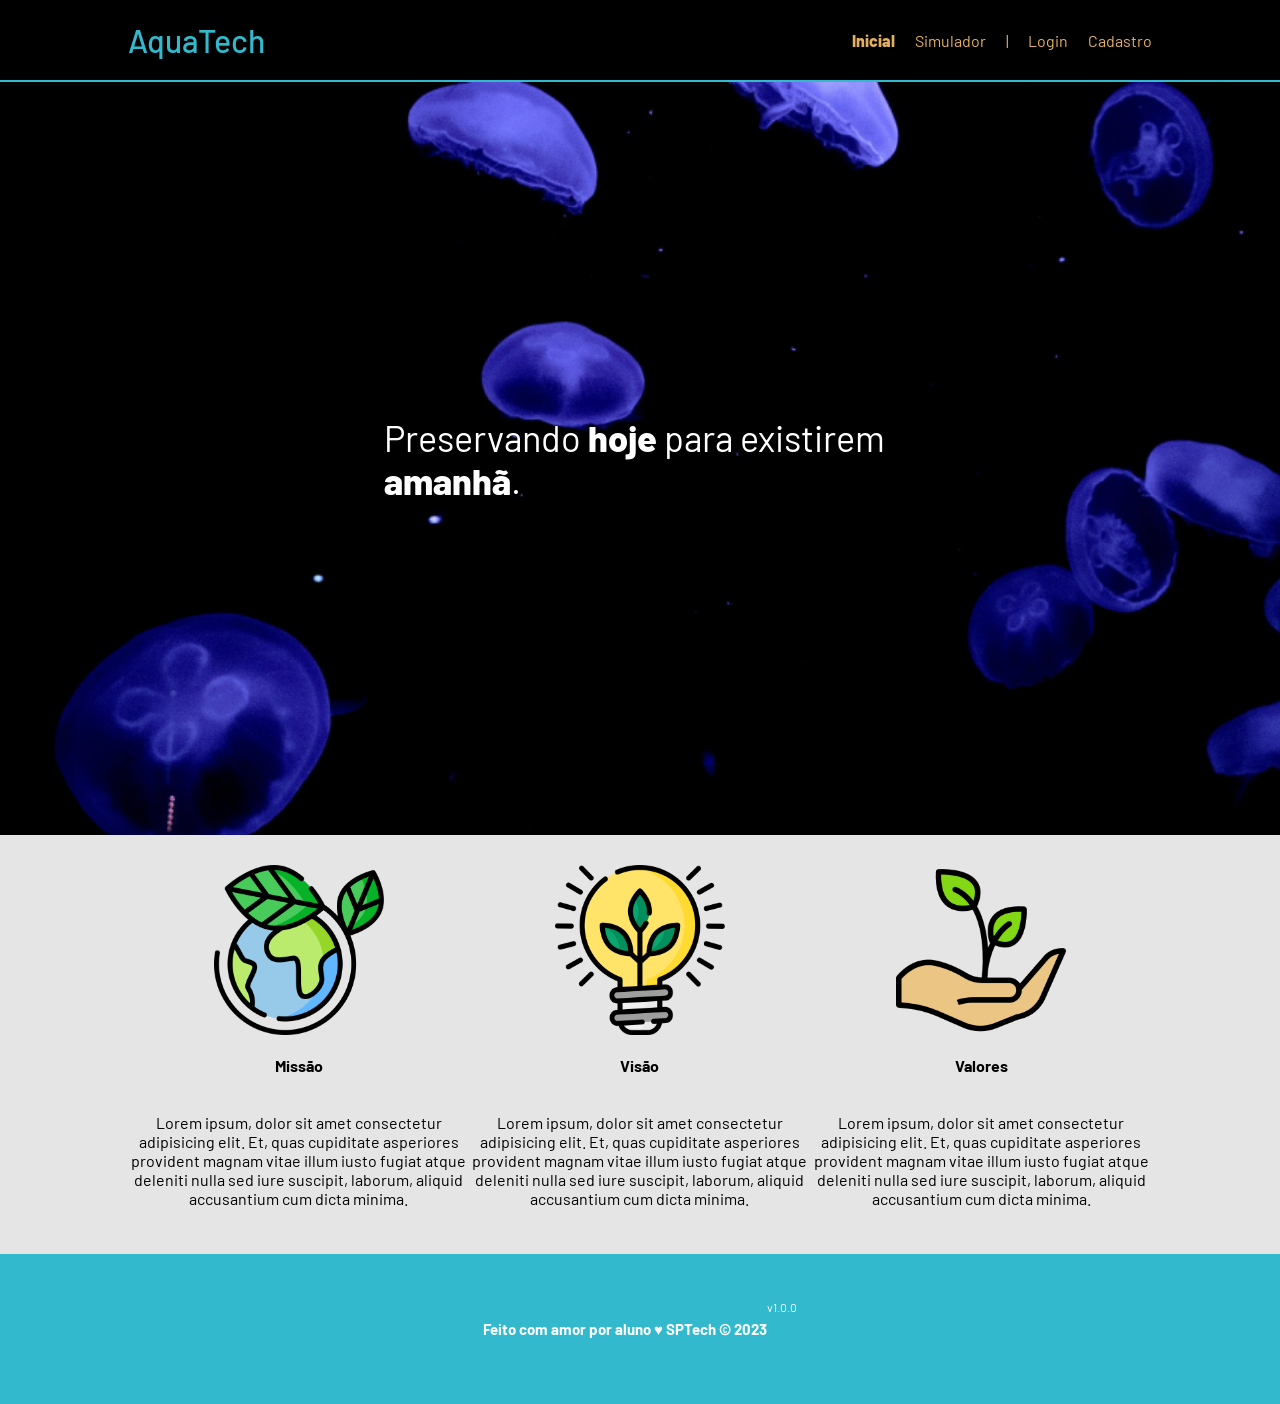
==== public/index.html @ 179bc6fc "Retirando ps arquivos da pasta" ====
<!DOCTYPE html>
<html lang="en">

<head>
    <meta charset="UTF-8">
    <meta http-equiv="X-UA-Compatible" content="IE=edge">
    <meta name="viewport" content="width=device-width, initial-scale=1.0">

    <title>AquaTech | Página Inicial</title>

    <script src="./js/sessao.js"></script>

    <link rel="stylesheet" href="./css/estilo.css">
    <link rel="icon" href="./assets/icon/favicon2.ico">
    <link rel="preconnect" href="https://fonts.gstatic.com">
</head>

<body>
    <div class="header">
      <div class="container">
        <h1 class="titulo">AquaTech</h1>
        <ul class="navbar">
          <li class="agora">
            <a href="#">Inicial</a>
          </li>
          <li>
            <a href="simulador.html">Simulador</a>
          </li>
          <li>|</li>
          <li>
            <a href="login.html">Login</a>
          </li>
          <li>
            <a href="cadastro.html">Cadastro</a>
          </li>
        </ul>
      </div>
    </div>
  
    <div class="banner">
      <div class="container">
        <p>Preservando <span>hoje</span> para existirem <span>amanhã</span>.</p>
      </div>
    </div>
  
    <div class="social">
      <div class="container">
        <div class="boxes">
          <div class="box">
            <img src="assets/imgs/planet-earth_color.png">
            <h4>Missão</h4>
            <p>Lorem ipsum, dolor sit amet consectetur adipisicing elit. Et, quas cupiditate asperiores provident magnam
              vitae illum iusto fugiat atque deleniti nulla sed iure suscipit, laborum, aliquid accusantium cum dicta
              minima.</p>
          </div>
          <div class="box">
            <img src="assets/imgs/lightbulb_color.png">
            <h4>Visão</h4>
            <p>Lorem ipsum, dolor sit amet consectetur adipisicing elit. Et, quas cupiditate asperiores provident magnam
              vitae illum iusto fugiat atque deleniti nulla sed iure suscipit, laborum, aliquid accusantium cum dicta
              minima.</p>
          </div>
          <div class="box">
            <img src="assets/imgs/growth_color.png">
            <h4>Valores</h4>
            <p>Lorem ipsum, dolor sit amet consectetur adipisicing elit. Et, quas cupiditate asperiores provident magnam
              vitae illum iusto fugiat atque deleniti nulla sed iure suscipit, laborum, aliquid accusantium cum dicta
              minima.</p>
          </div>
        </div>
      </div>
    </div>
  
    <div class="footer">
      <div class="container">
        <h4>Feito com amor por aluno &hearts; SPTech &copy; 2023</h4>
        <span class="version">v1.0.0</span>
      </div>
    </div>
  </body>

</html>
---- public/css/estilo.css ----
@import url('https://fonts.googleapis.com/css2?family=Barlow:ital,wght@0,100;0,200;0,300;0,400;0,500;0,600;0,700;0,800;0,900;1,100;1,200;1,300;1,400;1,500;1,600;1,700;1,800;1,900&display=swap');

body {
  margin: 0;
  padding: 0;
  font-family: 'Barlow', 'Segoe UI', 'Segoe UI', Tahoma, Geneva, Verdana, sans-serif;
  background-color: black;
}

:root {
  --tamanho-header: 80px;
  --tamanho-banner: calc(100vh - var(--tamanho-header) - var(--tamanho-footer) - 2px);
  --tamanho-simulador: calc(100vh - var(--tamanho-header) - var(--tamanho-footer) - 2px);
  --tamanho-login: calc(100vh - var(--tamanho-header) - var(--tamanho-footer) - 2px);
  --tamanho-footer: 65px;
}

.container {
  display: flex;
  width: 80%;
  margin: auto;
}

.header {
  height: var(--tamanho-header);
  border-bottom: 2px solid #32b9cd;
}

.header .container {
  justify-content: space-between;
  align-items: center;
  height: 100%;
}

.header a {
  text-decoration: none;
  color: #e3b062;
}

.agora {
  font-weight: 800;
}

.navbar {
  width: 300px;
  display: flex;
  align-items: center;
  justify-content: space-between;
  list-style: none;
  color: #e3b062;
}

.titulo {
  color: #32b9cd;
  width: fit-content;
  font-weight: 500;
}

.header h1 {
  margin: 0;
}

/* BANNER */

.banner {
  height: var(--tamanho-banner);
  color: white;
  background-image: url('../assets/imgs/bg-jelly-fish-para-home.png');
  background-size: cover;
}

.banner .container {
  justify-content: center;
  align-items: center;
  height: 100%;
}

.banner .container p {
  width: 50%;
  margin: 0;
  padding: 0;
  font-size: 36px;
}

.banner .container span {
  font-weight: 800;
}

/* MISSÃO VISÃO VALORES */

.social {
  background-color: #e5e5e5;
  display: flex;
}

.social .container {
  justify-content: center;
}

.box img {
  width: 170px;
}

.social .container .boxes {
  display: flex;
  justify-content: space-between;
  width: 100%;
  padding: 30px 0;
}

.social p {
  text-align: center;
}

.box {
  display: flex;
  flex-direction: column;
  align-items: center;
}

/* FOOTER */

.footer {
  background-color: #32b9cd;
  height: 150px;
  color: #fff;
  display: flex;
  font-size: 15px;
}

.footer .container {
  justify-content: center;
  text-align: center;
}

.footer .container .version {
  font-size: 12px;
}

/* LOGIN */

.login {
  height: var(--tamanho-login);
  background-image: url('../assets/imgs/bg-jelly-fish-para-home.png');
  background-size: cover;
}

.login .container {
  justify-content: center;
  align-items: center;
  height: 100%;
}

.card {
  width: 50%;
  background-color: #e5e5e5;
  border-radius: 10px;
  display: flex;
  align-items: center;
  justify-content: space-evenly;
  color: palevioletred;
  flex-direction: column;
  height: fit-content;
  padding: 20px 0;
}

.card h2 {
  margin: 0;
  font-size: 30px;
}

.formulario {
  display: flex;
  height: 90%;
  width: 80%;
  justify-content: space-around;
  flex-direction: column;
}

.formulario span {
  font-size: 15px;
  font-weight: 800;
}

.formulario input {
  border: 2px solid #32b9cd;
  text-align: center;
  border-radius: 10px;
  margin: 0;
}

.formulario select {
  border: 2px solid #32b9cd;
  background-color: white;
  color: gray;
  height: 36px;
  text-align: center;
  border-radius: 10px;
  margin: 0;
}

.campo {
  display: flex;
  flex-direction: column;
  justify-content: start;
  padding: 5px 0;
}

.botao {
  cursor: pointer;
  font-family: "Barlow", sans-serif;
  border: 0;
  border-radius: 5px;
  font-weight: 600;
  font-size: 18px;
  color: #fff;
  background-color: #ED145B;
  width: 120px;
  height: 30px;
  align-self: center;
  margin-top: 20px;
}

.loading-div {
  width: 50px;
  display: none;
}

.loading-div img {
  height: 50px;
  width: 50px;
}

#div_erros_login {
  display: none
}

/* FORMULARIO */

.alerta_erro{
  display: flex;
  justify-content: flex-end;
}

.card_erro {
  display: none;
  background-color: #fff;
  color: black;
  width: 230px;
  position: fixed;
  border-radius: 4px;
  border: #ED145B 3px solid;
  padding: 10px;
  margin-right: 10%;
}

.card_erro #mensagem_erro{
  font-weight: 500;
  font-size: 20px;
}

.formulario .tipo_campo {
  font-size: 20px;
  font-weight: 600 !important;
}

.formulario {
  display: flex;
  flex-direction: column;
}

input {
  margin-bottom: 10px;
  border: 2px solid #32b9cd;
  padding: 10px;
  text-align: center;
  border-radius: 10px;
}

.btn {
  font-family: "Barlow", sans-serif;
  border: 0;
  border-radius: 5px;
  font-weight: 600;
  font-size: 18px;
  padding: 10px 15px;
  color: white;
  background-color: #ED145B;
  width: 120px;
  align-self: center;
  margin-top: 5px;
}

.loading-div {
  width: 50px;
  margin: auto;
  display: none;
}

.loading-div img {
  height: 50px;
  width: 50px;
}

/* SIMULADOR */

.simulador {
  color: white;
}

.simulador .container {
  flex-direction: column;
  overflow: scroll; 
  height: var(--tamanho-simulador);
}

/* ALERTA */

#alerta {
  position: absolute;
  right: 0;
  bottom: 0;
}

.mensagem-alarme {
  background-color: white;
  border-radius: 5px;
  width: 300px;
  height: 80px;
  margin: 10px;
  padding: 10px 0;
  display: flex;
  justify-content: space-evenly;
  align-items: center;
}

.mensagem-alarme h3 {
  font-size: 14px;
  margin: 0;
}

.mensagem-alarme .informacao {
  width: 66%;
}

.alarme-sino {
  width: 48px;
  height: 48px;
  animation-name: bell;
  animation-duration: 4s;
  background-image: url('https://cdn-icons-png.flaticon.com/512/1157/1157000.png');
  background-size: cover;
  animation-iteration-count: infinite;
}

@keyframes bell {
  0%   {transform: rotate(25deg)}
  25%  {transform: rotate(-25deg)}
  50%  {transform: rotate(25deg)}
  75%  {transform: rotate(-25deg)}
  100% {transform: rotate(25deg)}
}
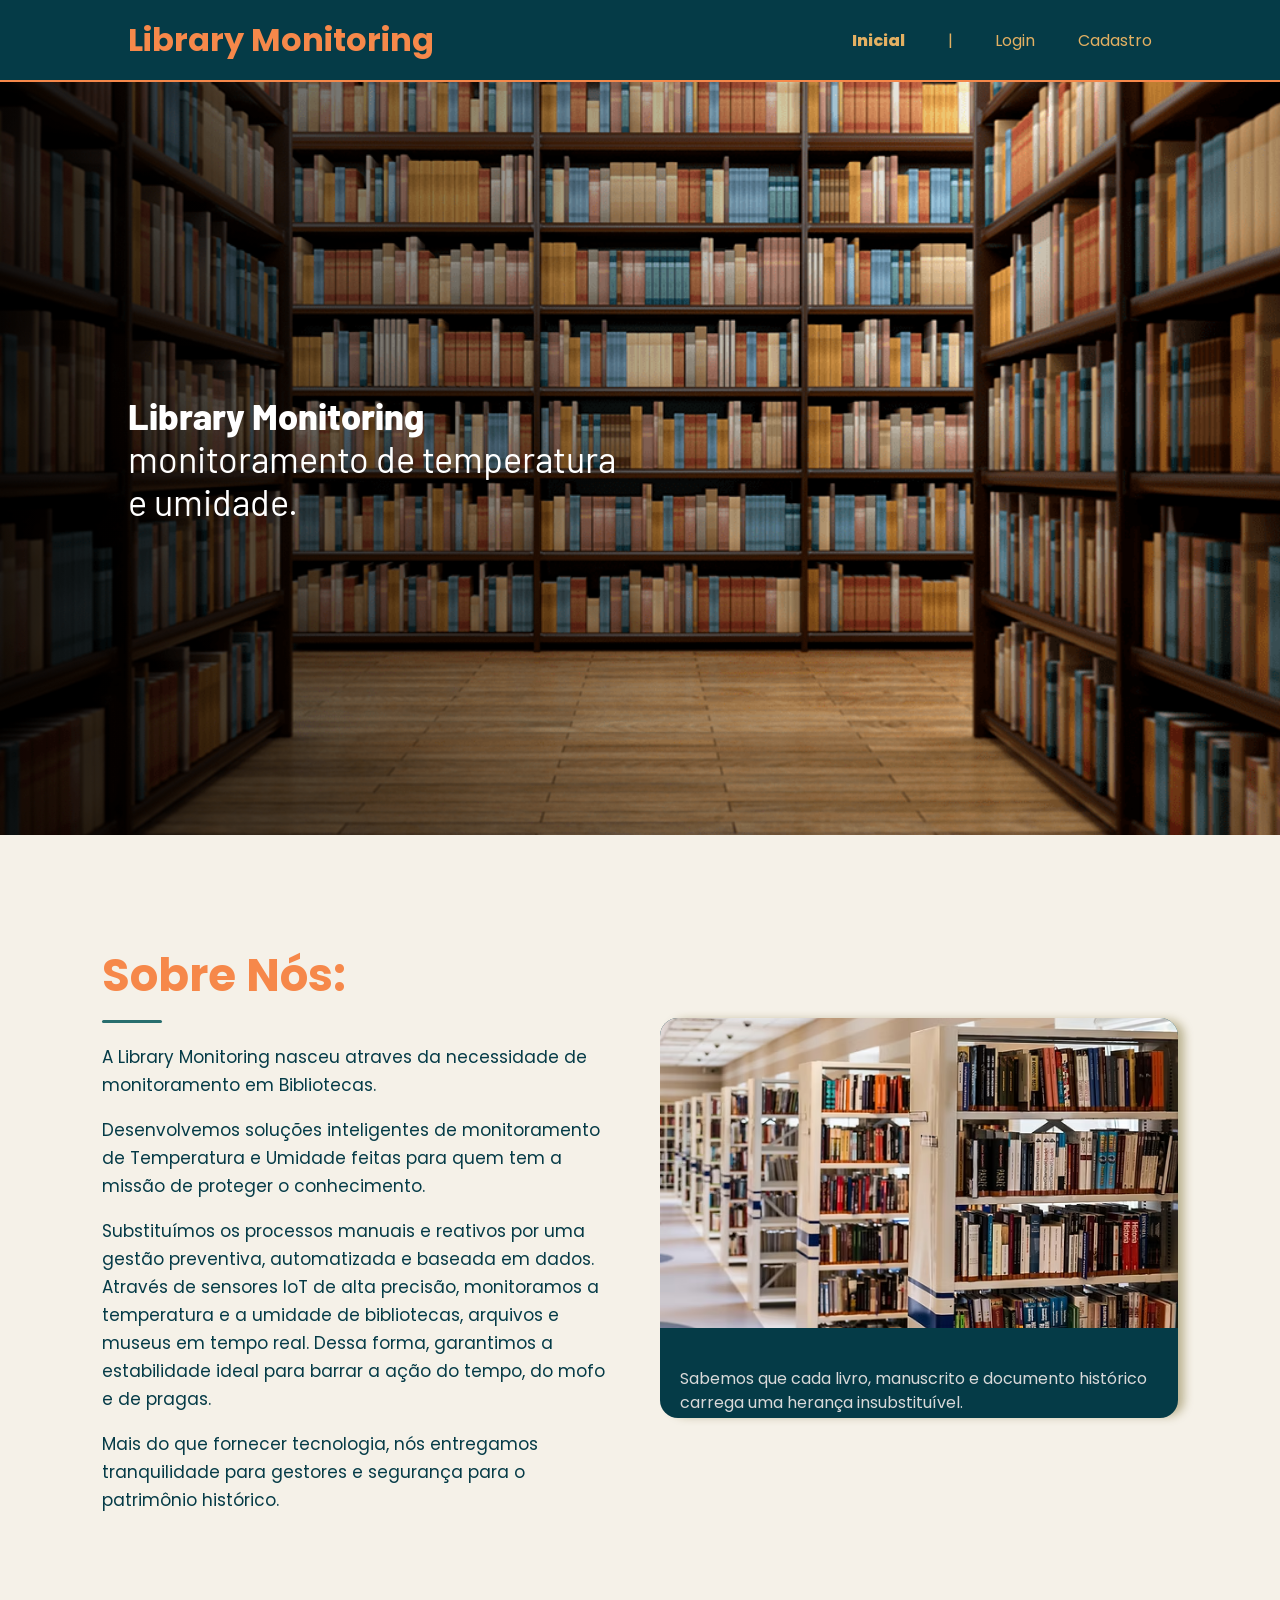
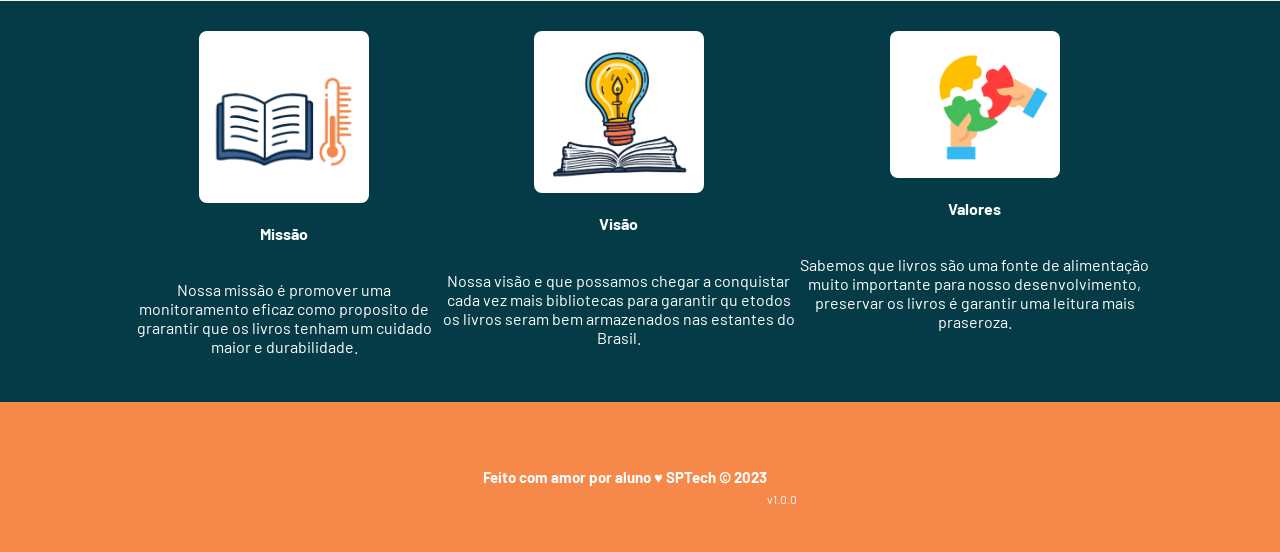
==== commit 8a5432a3: "home" ====
--- a/public/index.html
+++ b/public/index.html
@@ -2,81 +2,123 @@
 <html lang="en">
 
 <head>
-    <meta charset="UTF-8">
-    <meta http-equiv="X-UA-Compatible" content="IE=edge">
-    <meta name="viewport" content="width=device-width, initial-scale=1.0">
+  <meta charset="UTF-8">
+  <meta http-equiv="X-UA-Compatible" content="IE=edge">
+  <meta name="viewport" content="width=device-width, initial-scale=1.0">
 
-    <title>AquaTech | Página Inicial</title>
+  <title>Library Monitoring | Página Inicial</title>
 
-    <script src="./js/sessao.js"></script>
+  <script src="./js/sessao.js"></script>
 
-    <link rel="stylesheet" href="./css/estilo.css">
-    <link rel="icon" href="./assets/icon/favicon2.ico">
-    <link rel="preconnect" href="https://fonts.gstatic.com">
+  <link rel="stylesheet" href="./css/estilo.css">
+  <link rel="icon" href="./assets/icon/favicon2.ico">
+  <link rel="preconnect" href="https://fonts.gstatic.com">
 </head>
 
 <body>
-    <div class="header">
-      <div class="container">
-        <h1 class="titulo">AquaTech</h1>
-        <ul class="navbar">
-          <li class="agora">
-            <a href="#">Inicial</a>
-          </li>
-          <li>
-            <a href="simulador.html">Simulador</a>
-          </li>
-          <li>|</li>
-          <li>
-            <a href="login.html">Login</a>
-          </li>
-          <li>
-            <a href="cadastro.html">Cadastro</a>
-          </li>
-        </ul>
+  <div class="header">
+    <div class="container">
+      <h1 class="titulo"><b>Library Monitoring</b></h1>
+      <ul class="navbar">
+        <li class="agora">
+          <a href="#">Inicial</a>
+        </li>
+  
+
+
+        <li>|</li>
+        <li>
+          <a href="login.html">Login</a>
+        </li>
+        <li>
+          <a href="cadastro.html">Cadastro</a>
+        </li>
+
+
+      </ul>
+    </div>
+  </div>
+
+  <div class="banner">
+    <div class="container">
+      <p><span>Library Monitoring</span> monitoramento de temperatura e umidade.</p>
+    </div>
+  </div>
+
+
+  <section class="sobre" id="sobre">
+    <div class="container-sobre">
+      <div class="texto-sobre">
+        <h2>Sobre Nós:</h2>
+        <div class="linha-detalhe"></div>
+
+        <p>
+          A Library Monitoring nasceu atraves da necessidade de monitoramento em Bibliotecas.</p>
+        <p>Desenvolvemos soluções inteligentes de monitoramento de Temperatura e Umidade feitas para quem tem
+          a missão de
+          proteger o conhecimento.
+        </p>
+        <p>
+          Substituímos os processos manuais e reativos por uma gestão preventiva, automatizada e
+          baseada em dados. Através de sensores IoT de alta precisão, monitoramos a temperatura e a umidade de
+          bibliotecas, arquivos e museus em tempo real. Dessa forma, garantimos a estabilidade ideal para barrar a ação
+          do tempo, do mofo e de pragas.
+        </p>
+        <p>
+          Mais do que fornecer tecnologia, nós entregamos tranquilidade para gestores e
+          segurança para o patrimônio histórico.
+
+        </p>
+
+
       </div>
+
+
+      <div class="card-lugar">
+
+        <img src="./assets/imgs/biblioteca-sobre.avif" alt="Puerto Acosta">
+
+        <div class="conteudo-card">
+      <p> Sabemos que cada livro, manuscrito e documento histórico carrega uma herança insubstituível.</p>
+        </div>
+
+      </div>
+
+
     </div>
-  
-    <div class="banner">
-      <div class="container">
-        <p>Preservando <span>hoje</span> para existirem <span>amanhã</span>.</p>
-      </div>
-    </div>
-  
-    <div class="social">
-      <div class="container">
-        <div class="boxes">
-          <div class="box">
-            <img src="assets/imgs/planet-earth_color.png">
-            <h4>Missão</h4>
-            <p>Lorem ipsum, dolor sit amet consectetur adipisicing elit. Et, quas cupiditate asperiores provident magnam
-              vitae illum iusto fugiat atque deleniti nulla sed iure suscipit, laborum, aliquid accusantium cum dicta
-              minima.</p>
-          </div>
-          <div class="box">
-            <img src="assets/imgs/lightbulb_color.png">
-            <h4>Visão</h4>
-            <p>Lorem ipsum, dolor sit amet consectetur adipisicing elit. Et, quas cupiditate asperiores provident magnam
-              vitae illum iusto fugiat atque deleniti nulla sed iure suscipit, laborum, aliquid accusantium cum dicta
-              minima.</p>
-          </div>
-          <div class="box">
-            <img src="assets/imgs/growth_color.png">
-            <h4>Valores</h4>
-            <p>Lorem ipsum, dolor sit amet consectetur adipisicing elit. Et, quas cupiditate asperiores provident magnam
-              vitae illum iusto fugiat atque deleniti nulla sed iure suscipit, laborum, aliquid accusantium cum dicta
-              minima.</p>
-          </div>
+
+  </section>
+
+
+
+
+  <section class="social" id="social">
+    <div class="container">
+      <div class="boxes">
+        <div class="box">
+          <img src="assets/imgs/imgmissao.png">
+          <h4>Missão</h4>
+          <p>Nossa missão é promover uma monitoramento eficaz como proposito de grarantir que os livros tenham um cuidado maior e durabilidade.</p>
+        </div>
+        <div class="box">
+          <img src="assets/imgs/visao (2).png">
+          <h4>Visão</h4>
+          <p>Nossa visão e que possamos chegar a conquistar cada vez mais bibliotecas para garantir qu etodos os livros seram bem armazenados nas estantes do Brasil.</p>
+        </div>
+        <div class="box">
+          <img src="assets/imgs/valores (2).png">
+          <h4>Valores</h4>
+          <p>Sabemos que livros são uma fonte de alimentação muito importante para nosso desenvolvimento, preservar os livros é garantir uma leitura mais praseroza.</p>
         </div>
       </div>
     </div>
-  
-    <div class="footer">
-      <div class="container">
-        <h4>Feito com amor por aluno &hearts; SPTech &copy; 2023</h4>
-        <span class="version">v1.0.0</span>
-      </div>
+  </section>
+  <div class="footer">
+    <div class="container">
+      <h4>Feito com amor por aluno &hearts; SPTech &copy; 2023</h4>
+      <span class="version">v1.0.0</span>
     </div>
-  </body>
+  </div>
+</body>
 
 </html>
--- a/public/css/estilo.css
+++ b/public/css/estilo.css
@@ -1,10 +1,11 @@
 @import url('https://fonts.googleapis.com/css2?family=Barlow:ital,wght@0,100;0,200;0,300;0,400;0,500;0,600;0,700;0,800;0,900;1,100;1,200;1,300;1,400;1,500;1,600;1,700;1,800;1,900&display=swap');
+@import url('https://fonts.googleapis.com/css2?family=Poppins:wght@300;400;500;600&family=Dancing+Script:wght@400;700&display=swap');
 
 body {
   margin: 0;
   padding: 0;
   font-family: 'Barlow', 'Segoe UI', 'Segoe UI', Tahoma, Geneva, Verdana, sans-serif;
-  background-color: black;
+  background-color: #053b47;
 }
 
 :root {
@@ -19,11 +20,15 @@
   display: flex;
   width: 80%;
   margin: auto;
+  align-items: end;
+  
+
 }
 
 .header {
   height: var(--tamanho-header);
-  border-bottom: 2px solid #32b9cd;
+  border-bottom: 2px solid #f6884a;
+  font-family: 'Poppins';
 }
 
 .header .container {
@@ -51,7 +56,7 @@
 }
 
 .titulo {
-  color: #32b9cd;
+  color: #f6884a;
   width: fit-content;
   font-weight: 500;
 }
@@ -65,13 +70,18 @@
 .banner {
   height: var(--tamanho-banner);
   color: white;
-  background-image: url('../assets/imgs/bg-jelly-fish-para-home.png');
+  background-image: linear-gradient(to right, rgba(0, 0, 0, 0.8) 0%, transparent 80%),
+    url('../assets/imgs/biblioteca.png');
   background-size: cover;
+
+
 }
 
 .banner .container {
+  display: flex;
+  flex-direction: column;
   justify-content: center;
-  align-items: center;
+  align-items: flex-start;
   height: 100%;
 }
 
@@ -89,12 +99,13 @@
 /* MISSÃO VISÃO VALORES */
 
 .social {
-  background-color: #e5e5e5;
+  background-color: #053b47;
   display: flex;
 }
 
 .social .container {
   justify-content: center;
+  color: white
 }
 
 .box img {
@@ -117,11 +128,98 @@
   flex-direction: column;
   align-items: center;
 }
-
+.box img{
+  border-radius: 8px;
+  background-color: white;
+}
+/* ----------  */
+
+.sobre {
+  background-color: #f5f1e8;
+  padding: 70px 8%;
+}
+
+.container-sobre {
+  display: flex;
+  justify-content: space-between;
+  align-items: center;
+  gap: 40px;
+}
+
+/* TEXTO */
+
+.texto-sobre {
+  width: 50%;
+}
+
+.texto-sobre h2 {
+  font-size: 45px;
+  color: #f6884a;
+  margin-bottom: 10px;
+  font-family: 'Poppins', sans-serif;
+}
+
+.linha-detalhe {
+  width: 60px;
+  height: 3px;
+  background-color: #286e6e;
+  margin-bottom: 20px;
+  border-radius: 10px;
+}
+
+.texto-sobre p {
+  color: #053b47;
+  line-height: 28px;
+  font-size: 17px;
+  font-family: 'Poppins', sans-serif;
+}
+
+/*card*/
+
+.card-lugar {
+  width: 50%;
+  height: 400px;
+  background-color: #053b47;
+  border-radius: 18px;
+  overflow: hidden;
+  box-shadow: 8px 0px 10px -2px rgba(99, 85, 14, 0.4);
+  transition: 0.3s;
+  
+}
+
+.card-lugar:hover {
+  transform: translateY(-8px);
+}
+
+.card-lugar img {
+  width: 100%;
+  height: 310px;
+  object-fit: cover;
+}
+
+.conteudo-card {
+  padding: 20px;
+}
+
+.conteudo-card h3 {
+  color: white;
+  font-size: 28px;
+  margin-bottom: 10px;
+  font-family: 'Poppins', 'sans-serif';
+}
+
+.conteudo-card p {
+  color: #d9d9d9;
+  line-height: 24px;
+  margin-bottom: 20px;
+  font-family: 'Poppins', 'sans-serif';
+  align-items: center;
+
+}
 /* FOOTER */
 
 .footer {
-  background-color: #32b9cd;
+  background-color: #f6884a;
   height: 150px;
   color: #fff;
   display: flex;
@@ -237,7 +335,7 @@
 
 /* FORMULARIO */
 
-.alerta_erro{
+.alerta_erro {
   display: flex;
   justify-content: flex-end;
 }
@@ -254,7 +352,7 @@
   margin-right: 10%;
 }
 
-.card_erro #mensagem_erro{
+.card_erro #mensagem_erro {
   font-weight: 500;
   font-size: 20px;
 }
@@ -310,7 +408,7 @@
 
 .simulador .container {
   flex-direction: column;
-  overflow: scroll; 
+  overflow: scroll;
   height: var(--tamanho-simulador);
 }
 
@@ -354,9 +452,23 @@
 }
 
 @keyframes bell {
-  0%   {transform: rotate(25deg)}
-  25%  {transform: rotate(-25deg)}
-  50%  {transform: rotate(25deg)}
-  75%  {transform: rotate(-25deg)}
-  100% {transform: rotate(25deg)}
+  0% {
+    transform: rotate(25deg)
+  }
+
+  25% {
+    transform: rotate(-25deg)
+  }
+
+  50% {
+    transform: rotate(25deg)
+  }
+
+  75% {
+    transform: rotate(-25deg)
+  }
+
+  100% {
+    transform: rotate(25deg)
+  }
 }
